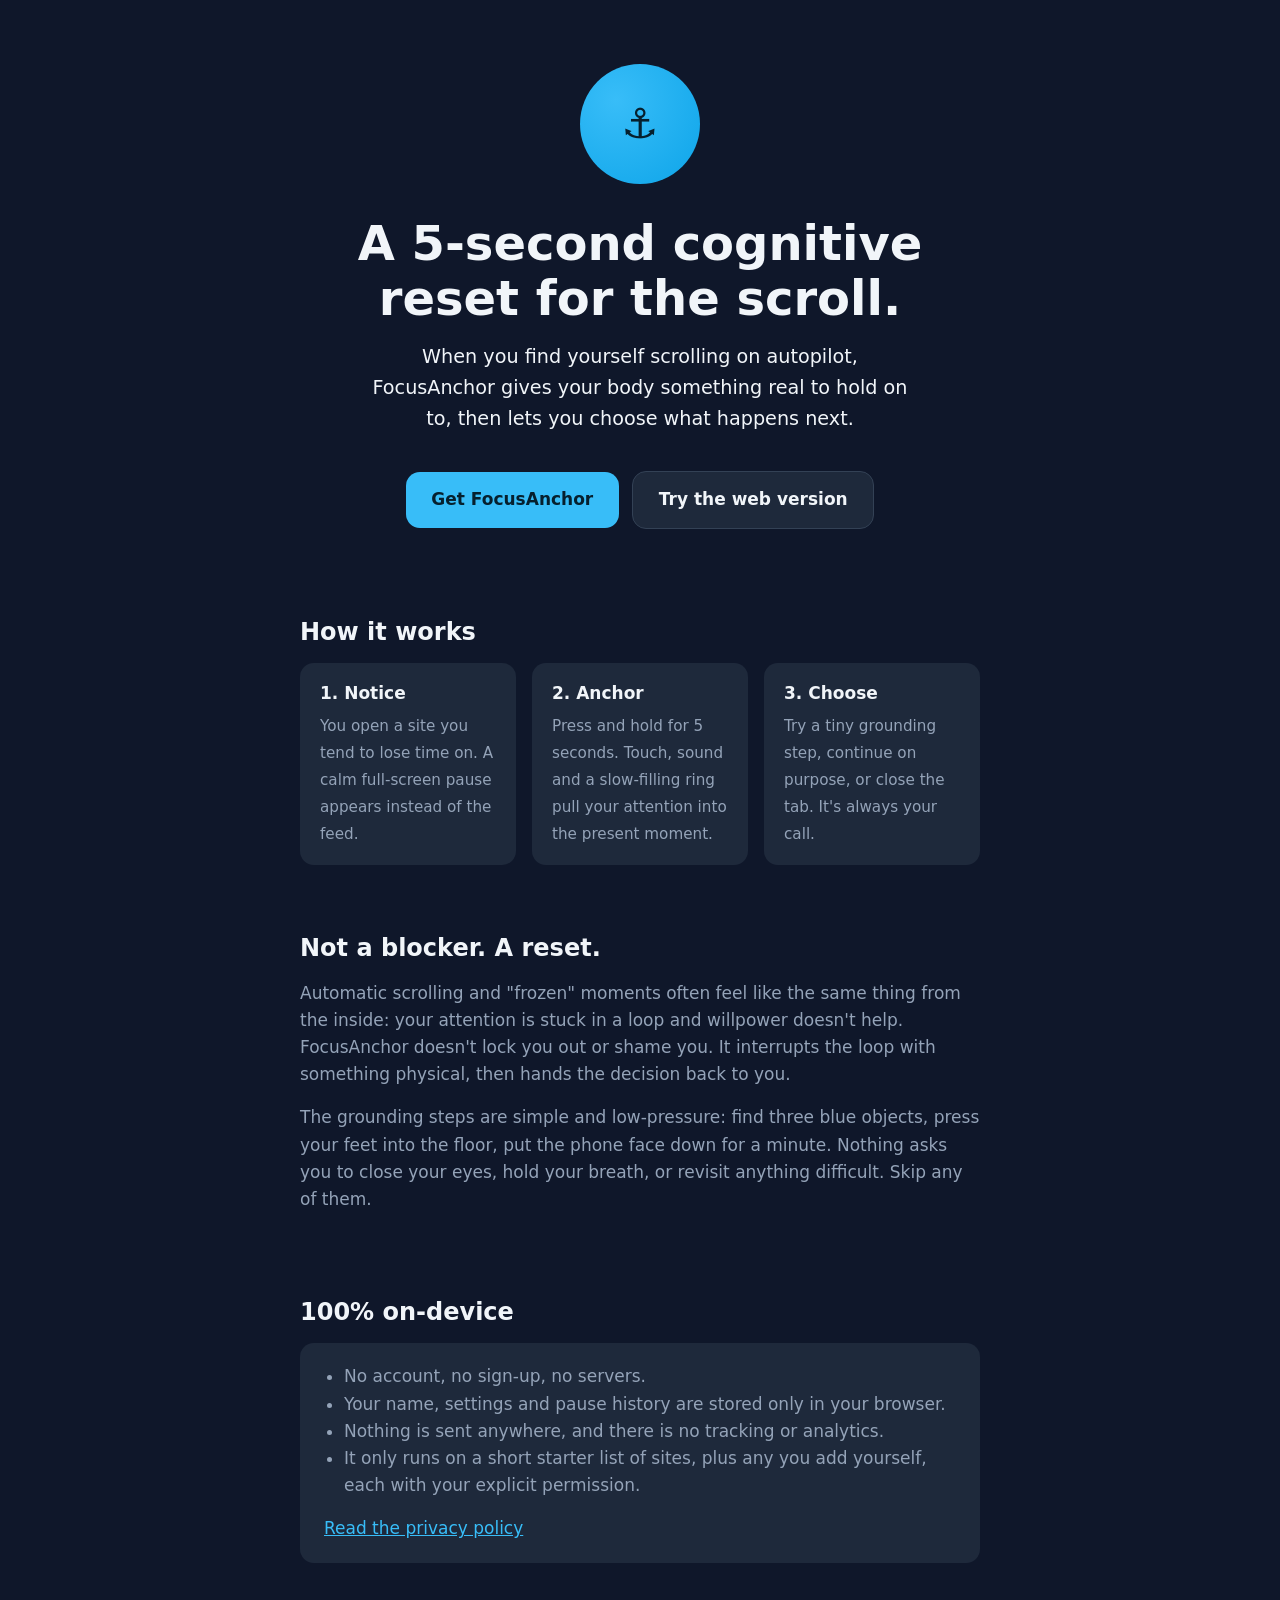
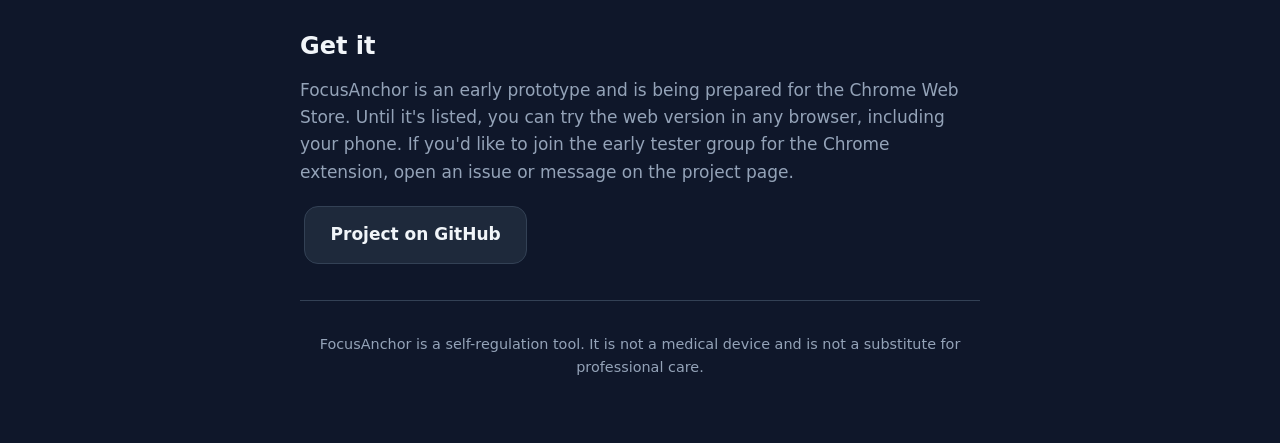
==== landing/index.html @ d80ef75d "docs: add landing page, privacy policy, and Chrome Web Store listing text Co-Authored-By: Claude Son" ====
<!DOCTYPE html>
<html lang="en" dir="ltr">
<head>
    <meta charset="UTF-8">
    <meta name="viewport" content="width=device-width, initial-scale=1.0">
    <title>FocusAnchor: a cognitive reset for the scroll</title>
    <meta name="description" content="A 5-second sensory anchor that interrupts the automatic scroll and brings you back to the present. 100% on-device.">
    <meta name="theme-color" content="#0f172a">
    <style>
        :root { --bg:#0f172a; --surface:#1e293b; --border:#334155; --text:#f1f5f9; --muted:#94a3b8; --accent:#38bdf8; --accent-strong:#0ea5e9; }
        * { box-sizing: border-box; }
        html { scroll-behavior: smooth; }
        body { margin:0; background:var(--bg); color:var(--text); font:17px/1.6 system-ui,-apple-system,'Segoe UI',sans-serif; }
        .wrap { max-width: 720px; margin: 0 auto; padding: 0 1.25rem; }
        header.hero { padding: 4rem 0 3rem; text-align: center; }
        h1 { margin: 0 0 1rem; font-size: clamp(2rem, 6vw, 3rem); line-height: 1.15; }
        h2 { margin: 0 0 0.75rem; font-size: 1.5rem; }
        p { margin: 0 0 1rem; color: var(--muted); }
        .lead { font-size: 1.2rem; color: var(--text); max-width: 34rem; margin: 0 auto 2rem; }
        .anchor { width: 120px; height: 120px; margin: 0 auto 2rem; border-radius: 50%; background: radial-gradient(circle at 30% 30%, var(--accent), var(--accent-strong)); animation: pulse 2.4s ease-out infinite; display:grid; place-items:center; color:#06202e; font-size:2.6rem; font-weight:800; }
        @keyframes pulse { 0%{box-shadow:0 0 0 0 rgba(56,189,248,.45)} 70%{box-shadow:0 0 0 34px rgba(56,189,248,0)} 100%{box-shadow:0 0 0 0 rgba(56,189,248,0)} }
        .cta { display:inline-block; padding:.9rem 1.6rem; margin:.25rem; border-radius:14px; font-weight:700; text-decoration:none; }
        .cta.primary { background:var(--accent); color:#06202e; }
        .cta.secondary { background:var(--surface); color:var(--text); border:1px solid var(--border); }
        section { padding: 2rem 0; }
        .steps { display:grid; gap:1rem; grid-template-columns: repeat(auto-fit, minmax(190px, 1fr)); padding:0; list-style:none; margin:0; }
        .steps li { background:var(--surface); border-radius:14px; padding:1.1rem 1.25rem; }
        .steps strong { display:block; color:var(--text); margin-bottom:.25rem; }
        .steps span { color:var(--muted); font-size:.95rem; }
        .card { background:var(--surface); border-radius:14px; padding:1.25rem 1.5rem; }
        .card p:last-child { margin-bottom:0; }
        ul.plain { margin:0 0 1rem; padding-left:1.25rem; color:var(--muted); }
        footer { padding: 2rem 0 3rem; text-align:center; border-top:1px solid var(--border); font-size:.9rem; }
        a { color: var(--accent); }
        .skip:focus-visible, a:focus-visible, .cta:focus-visible { outline:3px solid var(--accent); outline-offset:3px; }
        @media (prefers-reduced-motion: reduce) { .anchor { animation: none; } html { scroll-behavior: auto; } }
    </style>
</head>
<body>
    <div class="wrap">
        <header class="hero">
            <div class="anchor" aria-hidden="true">⚓</div>
            <h1>A 5-second cognitive reset for the scroll.</h1>
            <p class="lead">When you find yourself scrolling on autopilot, FocusAnchor gives your body something real to hold on to, then lets you choose what happens next.</p>
            <a class="cta primary" href="#install">Get FocusAnchor</a>
            <a class="cta secondary" href="../">Try the web version</a>
        </header>

        <section aria-labelledby="how">
            <h2 id="how">How it works</h2>
            <ol class="steps">
                <li><strong>1. Notice</strong><span>You open a site you tend to lose time on. A calm full-screen pause appears instead of the feed.</span></li>
                <li><strong>2. Anchor</strong><span>Press and hold for 5 seconds. Touch, sound and a slow-filling ring pull your attention into the present moment.</span></li>
                <li><strong>3. Choose</strong><span>Try a tiny grounding step, continue on purpose, or close the tab. It's always your call.</span></li>
            </ol>
        </section>

        <section aria-labelledby="why">
            <h2 id="why">Not a blocker. A reset.</h2>
            <p>Automatic scrolling and "frozen" moments often feel like the same thing from the inside: your attention is stuck in a loop and willpower doesn't help. FocusAnchor doesn't lock you out or shame you. It interrupts the loop with something physical, then hands the decision back to you.</p>
            <p>The grounding steps are simple and low-pressure: find three blue objects, press your feet into the floor, put the phone face down for a minute. Nothing asks you to close your eyes, hold your breath, or revisit anything difficult. Skip any of them.</p>
        </section>

        <section aria-labelledby="privacy">
            <h2 id="privacy">100% on-device</h2>
            <div class="card">
                <ul class="plain">
                    <li>No account, no sign-up, no servers.</li>
                    <li>Your name, settings and pause history are stored only in your browser.</li>
                    <li>Nothing is sent anywhere, and there is no tracking or analytics.</li>
                    <li>It only runs on a short starter list of sites, plus any you add yourself, each with your explicit permission.</li>
                </ul>
                <p><a href="privacy.html">Read the privacy policy</a></p>
            </div>
        </section>

        <section aria-labelledby="install">
            <h2 id="install">Get it</h2>
            <p>FocusAnchor is an early prototype and is being prepared for the Chrome Web Store. Until it's listed, you can try the web version in any browser, including your phone. If you'd like to join the early tester group for the Chrome extension, open an issue or message on the project page.</p>
            <a class="cta secondary" href="https://github.com/mat1505455-max/focus-anchor-MVP">Project on GitHub</a>
        </section>

        <footer>
            <p>FocusAnchor is a self-regulation tool. It is not a medical device and is not a substitute for professional care.</p>
        </footer>
    </div>
</body>
</html>
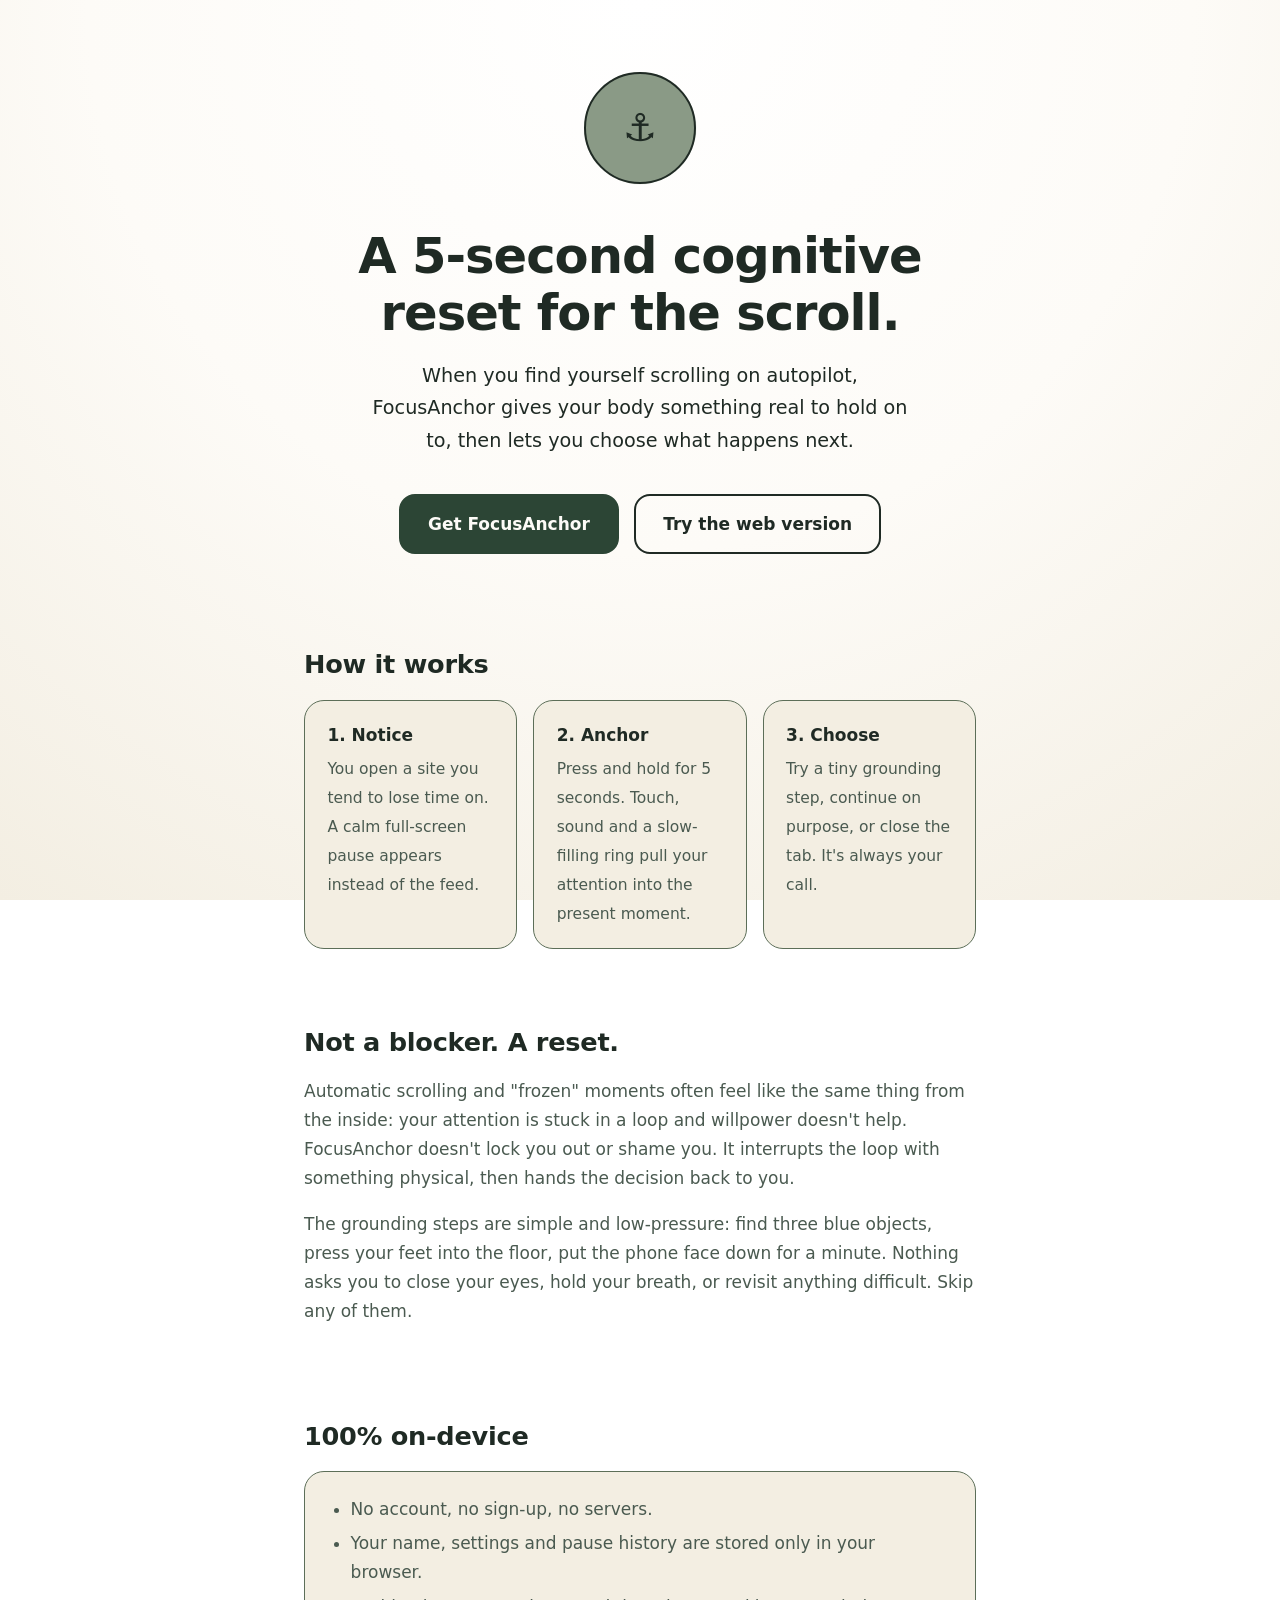
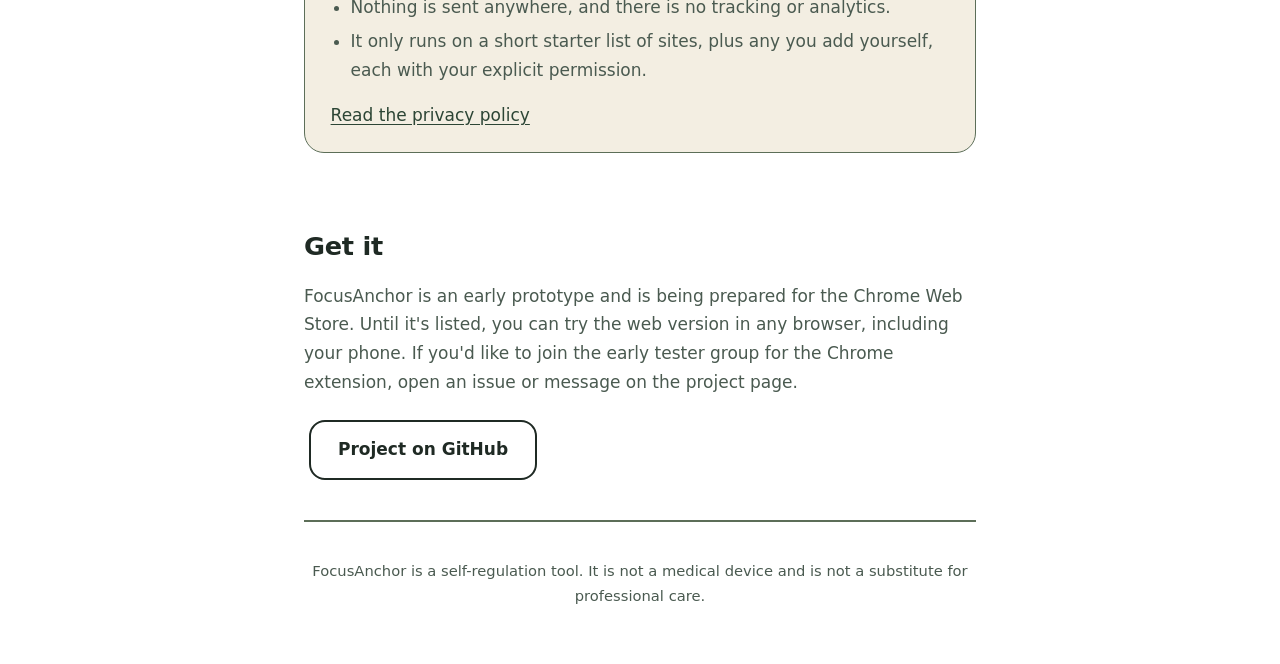
==== commit 4451644a: "feat: swap overlay button hierarchy, expand task bank, restyle PWA and landing - Overlay: "Give me a" ====
--- a/landing/index.html
+++ b/landing/index.html
@@ -5,41 +5,50 @@
     <meta name="viewport" content="width=device-width, initial-scale=1.0">
     <title>FocusAnchor: a cognitive reset for the scroll</title>
     <meta name="description" content="A 5-second sensory anchor that interrupts the automatic scroll and brings you back to the present. 100% on-device.">
-    <meta name="theme-color" content="#0f172a">
+    <meta name="theme-color" content="#FDFBF7">
     <style>
-        :root { --bg:#0f172a; --surface:#1e293b; --border:#334155; --text:#f1f5f9; --muted:#94a3b8; --accent:#38bdf8; --accent-strong:#0ea5e9; }
+        :root { color-scheme: light; --cream:#FDFBF7; --cream-deep:#F3EEE2; --sage:#8A9A86; --sage-deep:#5C6E58; --forest:#2C4535; --ink:#1F2A24; --ink-soft:#4A5A50; }
         * { box-sizing: border-box; }
         html { scroll-behavior: smooth; }
-        body { margin:0; background:var(--bg); color:var(--text); font:17px/1.6 system-ui,-apple-system,'Segoe UI',sans-serif; }
-        .wrap { max-width: 720px; margin: 0 auto; padding: 0 1.25rem; }
-        header.hero { padding: 4rem 0 3rem; text-align: center; }
-        h1 { margin: 0 0 1rem; font-size: clamp(2rem, 6vw, 3rem); line-height: 1.15; }
-        h2 { margin: 0 0 0.75rem; font-size: 1.5rem; }
-        p { margin: 0 0 1rem; color: var(--muted); }
-        .lead { font-size: 1.2rem; color: var(--text); max-width: 34rem; margin: 0 auto 2rem; }
-        .anchor { width: 120px; height: 120px; margin: 0 auto 2rem; border-radius: 50%; background: radial-gradient(circle at 30% 30%, var(--accent), var(--accent-strong)); animation: pulse 2.4s ease-out infinite; display:grid; place-items:center; color:#06202e; font-size:2.6rem; font-weight:800; }
-        @keyframes pulse { 0%{box-shadow:0 0 0 0 rgba(56,189,248,.45)} 70%{box-shadow:0 0 0 34px rgba(56,189,248,0)} 100%{box-shadow:0 0 0 0 rgba(56,189,248,0)} }
-        .cta { display:inline-block; padding:.9rem 1.6rem; margin:.25rem; border-radius:14px; font-weight:700; text-decoration:none; }
-        .cta.primary { background:var(--accent); color:#06202e; }
-        .cta.secondary { background:var(--surface); color:var(--text); border:1px solid var(--border); }
-        section { padding: 2rem 0; }
+        body { margin:0; background: radial-gradient(circle at 50% 0%, #FFFFFF 0%, var(--cream) 50%, var(--cream-deep) 100%); background-attachment: fixed; color:var(--ink); font:17px/1.7 system-ui,-apple-system,'Segoe UI',Roboto,sans-serif; -webkit-font-smoothing:antialiased; }
+        a { color: var(--forest); text-underline-offset: 3px; }
+        a:focus-visible, .cta:focus-visible { outline:3px solid var(--ink); outline-offset:3px; }
+
+        .wrap { max-width: 720px; margin: 0 auto; padding: 0 1.5rem; }
+        header.hero { padding: 4.5rem 0 3rem; text-align: center; }
+        h1 { margin: 0 0 1.1rem; font-size: clamp(2rem, 6vw, 3.1rem); font-weight: 600; line-height: 1.15; letter-spacing: -0.02em; }
+        h2 { margin: 0 0 0.8rem; font-size: 1.6rem; font-weight: 600; letter-spacing: -0.01em; }
+        p { margin: 0 0 1.1rem; color: var(--ink-soft); }
+        .lead { font-size: 1.2rem; color: var(--ink); max-width: 34rem; margin: 0 auto 2rem; }
+        .orb { position: relative; width: 112px; height: 112px; margin: 0 auto 2.75rem; display: grid; place-items: center; }
+        .orb .halo { position: absolute; inset: 0; border-radius: 50%; background: var(--sage); opacity: .3; animation: breathe 7s ease-in-out infinite; will-change: transform, opacity; }
+        .orb .halo + .halo { animation-delay: -3.5s; }
+        .orb .disc { position: relative; width: 100%; height: 100%; border-radius: 50%; background: var(--sage); border: 2px solid var(--ink); display: grid; place-items: center; font-size: 2.4rem; }
+        @keyframes breathe { 0%,100% { transform: scale(1); opacity: .34; } 50% { transform: scale(1.4); opacity: .1; } }
+        .cta { display:inline-block; min-height: 52px; padding:.85rem 1.7rem; margin:.3rem; border-radius:16px; border:2px solid var(--ink); font-weight:600; text-decoration:none; transition: transform .18s ease, opacity .18s ease, background-color .18s ease; }
+        .cta:hover { transform: scale(1.02); }
+        .cta:active { transform: scale(.97); opacity: .85; }
+        .cta.primary { background:var(--forest); border-color:var(--forest); color:var(--cream); }
+        .cta.secondary { background:transparent; color:var(--ink); }
+        .cta.secondary:hover { background: var(--cream-deep); }
+        section { padding: 2.25rem 0; }
         .steps { display:grid; gap:1rem; grid-template-columns: repeat(auto-fit, minmax(190px, 1fr)); padding:0; list-style:none; margin:0; }
-        .steps li { background:var(--surface); border-radius:14px; padding:1.1rem 1.25rem; }
-        .steps strong { display:block; color:var(--text); margin-bottom:.25rem; }
-        .steps span { color:var(--muted); font-size:.95rem; }
-        .card { background:var(--surface); border-radius:14px; padding:1.25rem 1.5rem; }
+        .steps li { background:var(--cream-deep); border:1.5px solid var(--sage-deep); border-radius:20px; padding:1.25rem 1.4rem; }
+        .steps strong { display:block; color:var(--ink); margin-bottom:.3rem; }
+        .steps span { color:var(--ink-soft); font-size:.97rem; }
+        .card { background:var(--cream-deep); border:1.5px solid var(--sage-deep); border-radius:20px; padding:1.4rem 1.6rem; }
         .card p:last-child { margin-bottom:0; }
-        ul.plain { margin:0 0 1rem; padding-left:1.25rem; color:var(--muted); }
-        footer { padding: 2rem 0 3rem; text-align:center; border-top:1px solid var(--border); font-size:.9rem; }
-        a { color: var(--accent); }
-        .skip:focus-visible, a:focus-visible, .cta:focus-visible { outline:3px solid var(--accent); outline-offset:3px; }
-        @media (prefers-reduced-motion: reduce) { .anchor { animation: none; } html { scroll-behavior: auto; } }
+        ul.plain { margin:0 0 1rem; padding-left:1.25rem; color:var(--ink-soft); }
+        ul.plain li + li { margin-top:.35rem; }
+        footer { padding: 2.25rem 0 3.5rem; text-align:center; border-top:2px solid var(--sage-deep); font-size:.92rem; }
+        footer p { font-size: .92rem; margin: 0; }
+        @media (prefers-reduced-motion: reduce) { .orb .halo { animation: none; } html { scroll-behavior: auto; } .cta { transition: none; } .cta:hover, .cta:active { transform: none; } }
     </style>
 </head>
 <body>
     <div class="wrap">
         <header class="hero">
-            <div class="anchor" aria-hidden="true">⚓</div>
+            <div class="orb" aria-hidden="true"><span class="halo"></span><span class="halo"></span><span class="disc">⚓</span></div>
             <h1>A 5-second cognitive reset for the scroll.</h1>
             <p class="lead">When you find yourself scrolling on autopilot, FocusAnchor gives your body something real to hold on to, then lets you choose what happens next.</p>
             <a class="cta primary" href="#install">Get FocusAnchor</a>
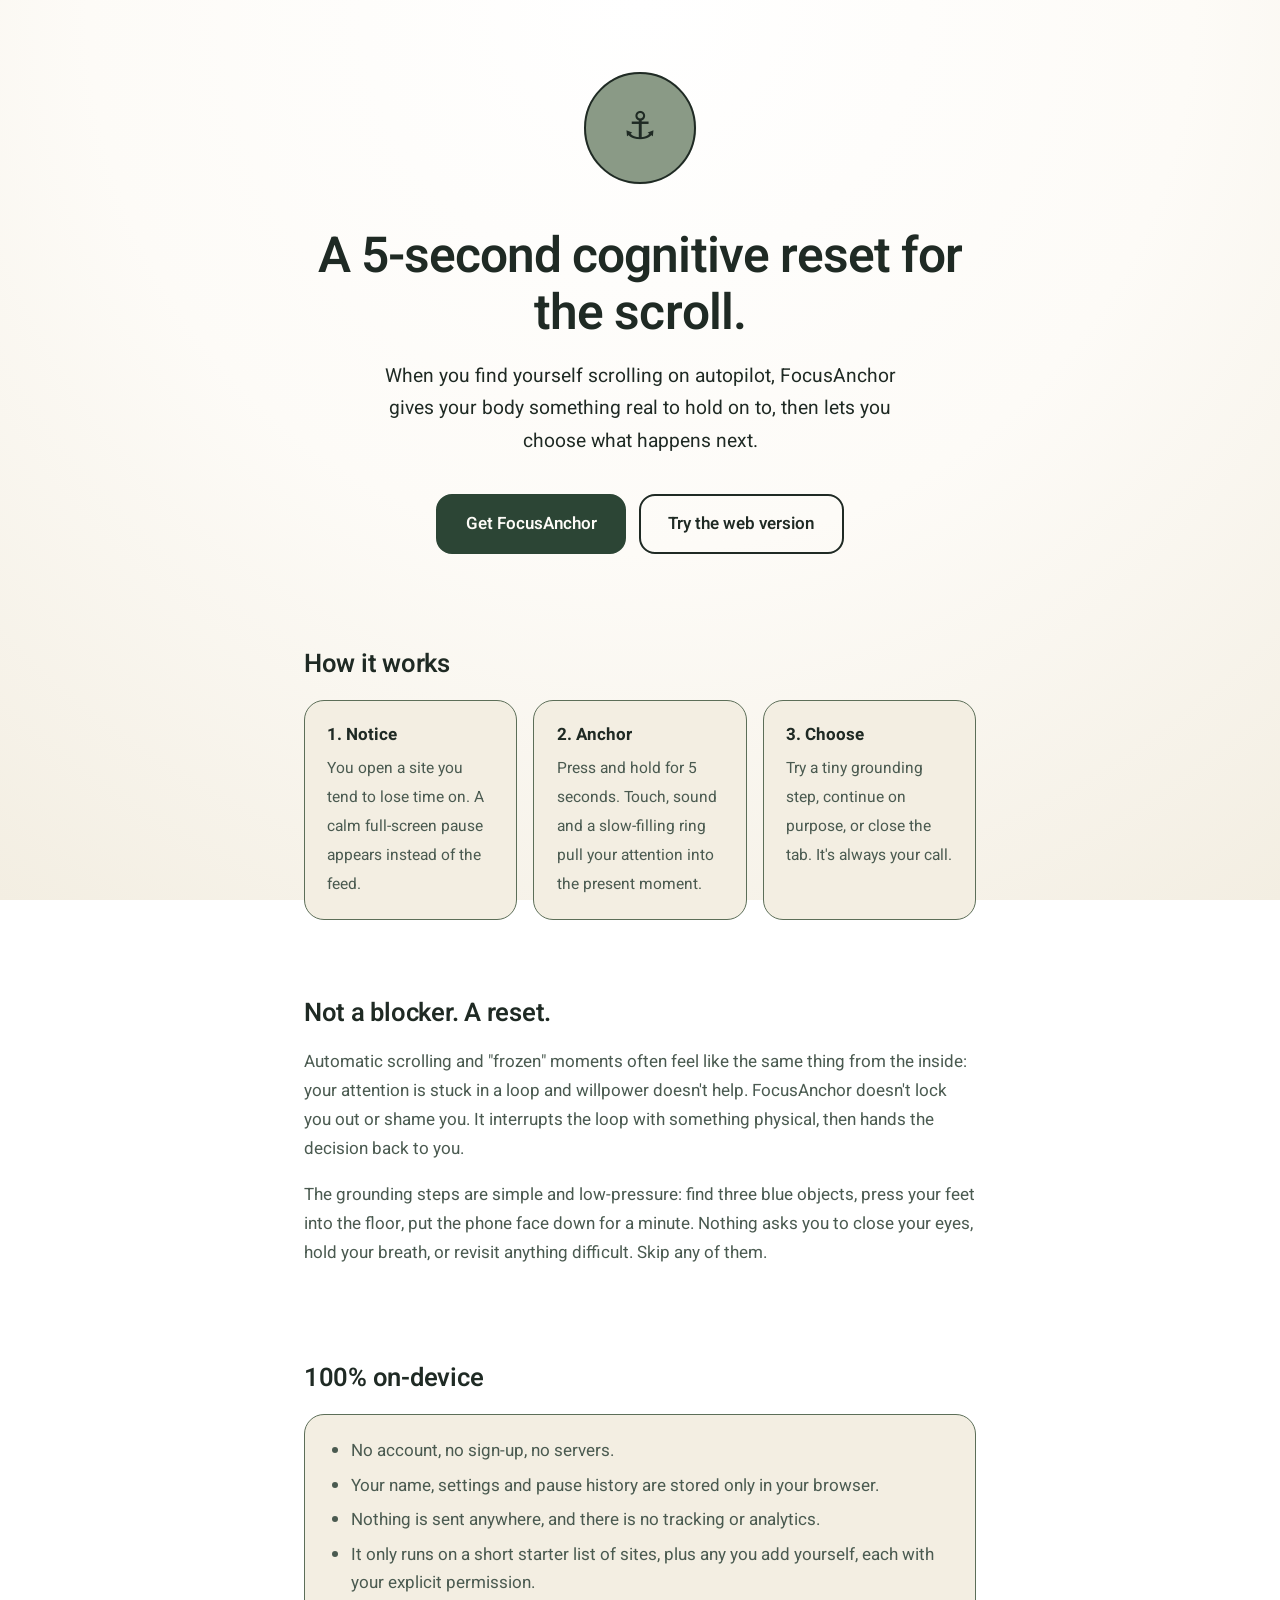
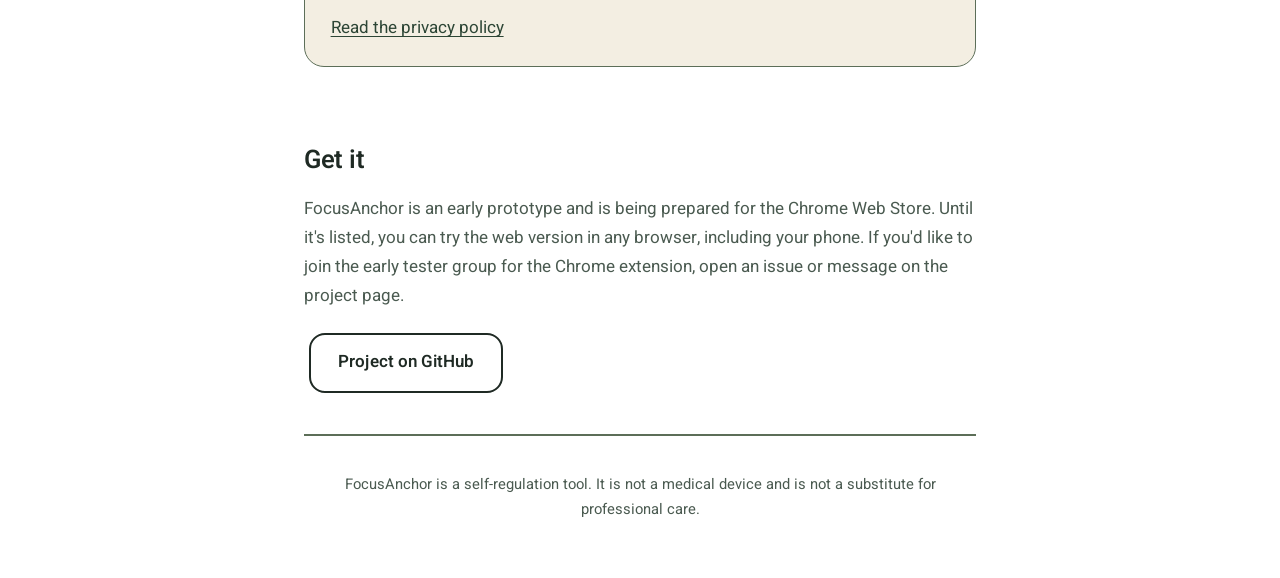
==== commit 7901d375: "feat: guided breathing/timer pacer, gated Continue, Heebo typography - Task data: 20 tasks now carry" ====
--- a/landing/index.html
+++ b/landing/index.html
@@ -7,10 +7,11 @@
     <meta name="description" content="A 5-second sensory anchor that interrupts the automatic scroll and brings you back to the present. 100% on-device.">
     <meta name="theme-color" content="#FDFBF7">
     <style>
+        @font-face { font-family: 'Heebo'; font-style: normal; font-weight: 100 900; font-display: swap; src: url('../fonts/heebo-latin.woff2') format('woff2'); }
         :root { color-scheme: light; --cream:#FDFBF7; --cream-deep:#F3EEE2; --sage:#8A9A86; --sage-deep:#5C6E58; --forest:#2C4535; --ink:#1F2A24; --ink-soft:#4A5A50; }
         * { box-sizing: border-box; }
         html { scroll-behavior: smooth; }
-        body { margin:0; background: radial-gradient(circle at 50% 0%, #FFFFFF 0%, var(--cream) 50%, var(--cream-deep) 100%); background-attachment: fixed; color:var(--ink); font:17px/1.7 system-ui,-apple-system,'Segoe UI',Roboto,sans-serif; -webkit-font-smoothing:antialiased; }
+        body { margin:0; background: radial-gradient(circle at 50% 0%, #FFFFFF 0%, var(--cream) 50%, var(--cream-deep) 100%); background-attachment: fixed; color:var(--ink); font:17px/1.7 'Heebo',system-ui,-apple-system,'Segoe UI',Roboto,sans-serif; -webkit-font-smoothing:antialiased; }
         a { color: var(--forest); text-underline-offset: 3px; }
         a:focus-visible, .cta:focus-visible { outline:3px solid var(--ink); outline-offset:3px; }
 
